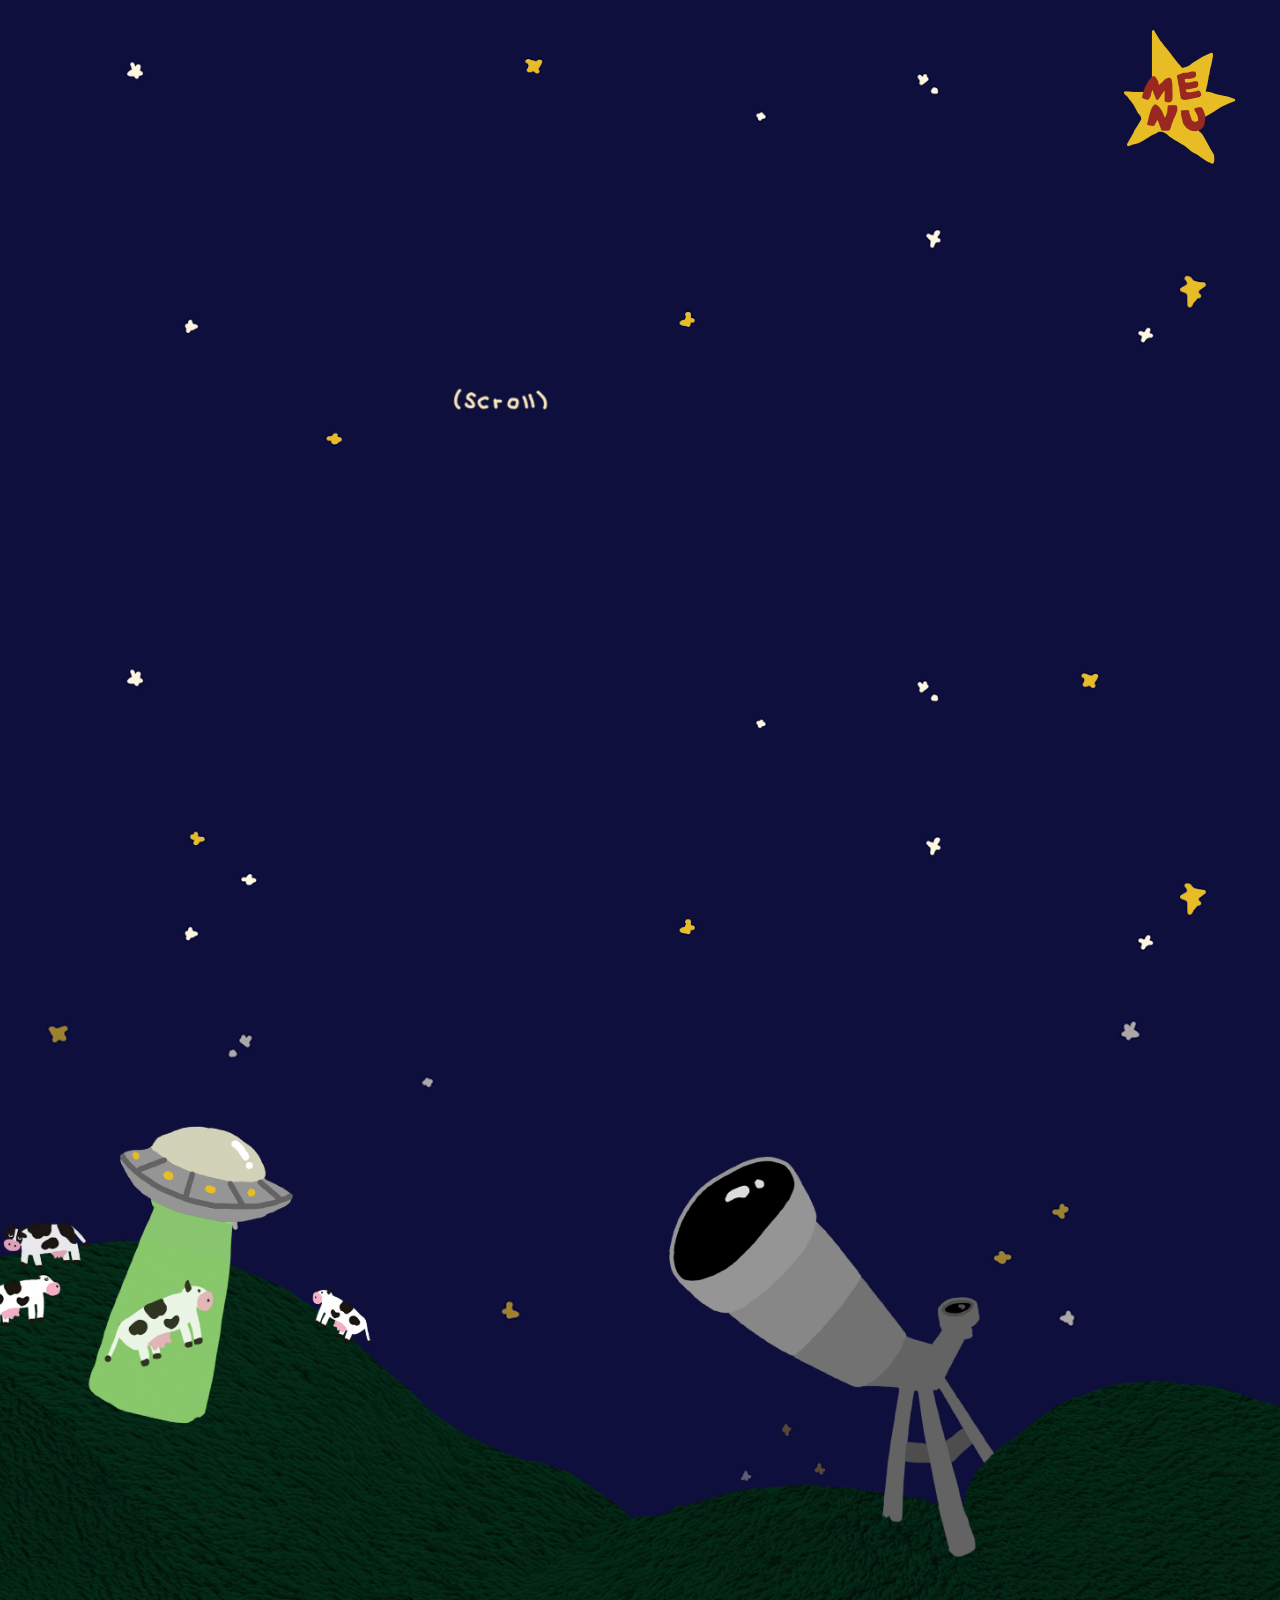
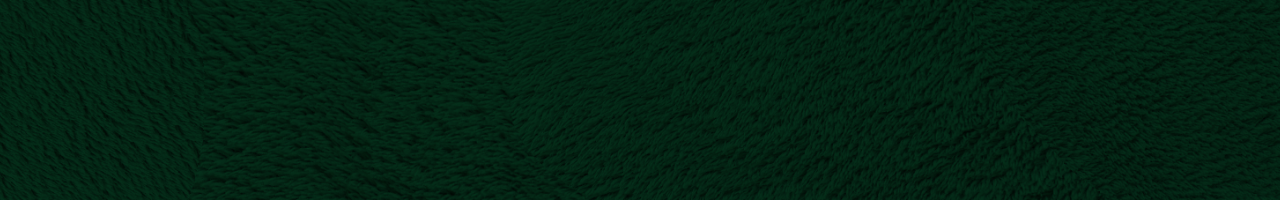
==== index.html @ 8f07f59a "First upload" ====
<!DOCTYPE html>
<html lang="en">
<head>
    <meta charset="UTF-8">
    <meta name="viewport" content="width=device-width, initial-scale=1.0">
    <title>Home Page</title>
    <link rel="stylesheet" href="index.css">
</head>
<body>

    <body onscroll="document.body.style.setProperty('--scroll-position', window.scrollY / document.documentElement.scrollHeight)">
        <input type="checkbox" id="menu-toggle">

    <input type="checkbox" id="menu-toggle">
    <label class="toggle-button" for="menu-toggle">
        <img src="image/menu2.png" alt="Menu">
    </label>

    <div class="overlay"></div>
    <div class="land"></div>
    <div class="hill2"></div>
    <div class="moon"></div>

    <div class="menu-item" id="home">
        <a href="index.html">
            <img src="image/home.png" alt="Home">
        </a>
    </div>
    <div class="menu-item" id="about">
        <a href="aboutme.html">
            <img src="image/about.png" alt="About">
        </a>
    </div>
    <div class="menu-item" id="portfolio">
        <a href="portf.html">
            <img src="image/about.png" alt="Portfolio">
        </a>
    </div>
    <div class="menu-item" id="contact">
        <a href="contactme.html">
            <img src="image/contact.png" alt="Contact">
        </a>
    </div>
</body>
</html>
---- index.css ----
body {
    margin: 0;
    height: 200vh;
    font-family: Arial, sans-serif;
    background-color: #0f0f3d;
    background: url('image/background.png') no-repeat center top;
    background-size: cover;
    transition: background-color 1s;
}


.toggle-button {
    position: fixed;
    top: 20px;
    right: 2%;
    width: 150px;
    height: 150px;
    cursor: pointer;
    z-index: 11;
}

.toggle-button img {
    width: 100%;
    height: 100%;
    object-fit: contain;
    transition: transform 0.3s;
}

.toggle-button img:hover {
    transform: rotate(40deg) scale(1.2);
}


#menu-toggle {
    display: none;
}


.overlay {
    position: fixed;
    top: 0;
    left: 0;
    width: 100%;
    height: 100%;
    background-color: rgba(0, 0, 0, 0);
    z-index: 9;
    pointer-events: none;
    transition: background-color 0.5s ease;
}

#menu-toggle:checked ~ .overlay {
    background-color: rgba(0, 0, 0, 0.5);
    pointer-events: all;
}


.menu-item {
    position: fixed;
    transform: scale(0);
    opacity: 0;
    transition: transform 0.5s ease, opacity 0.5s ease;
    z-index: 10;
}

.menu-item img {
    width: 380px;
    height: 380px;
    cursor: pointer;
    transition: transform 0.3s;
}

.menu-item img:hover {
    transform: rotate(10deg) scale(1.1);
}

#home {
    top: 50vh;
    left: 40vw;
}

#about {
    top: 30vh;
    left: 15vw;
}

#portfolio {
    top: 5vh;
    left: 35vw;
}

#contact {
    top: 20vh;
    left: 55vw;
}

#menu-toggle:checked ~ .menu-item {
    opacity: 1;
    transform: scale(1);
}


.land {
    position: fixed;
    top: 55%;
    left: -8%;
    width: 70%;
    height: 70%;
    background: url(image/hills.png) no-repeat center center;
    background-size: cover;
    z-index: -1;
    opacity: 1;
    transition: opacity 0.7s, transform 0.7s;
}

.hill2 {
    position: fixed;
    top: 48%;
    left: 39%;
    width: 80%;
    height: 100%;
    background: url(image/hills2.png) no-repeat center center;
    background-size: cover;
    z-index: -2;
    opacity: 1;
    transition: opacity 0.7s, transform 0.7s;
}

body {
    --scroll-position: 0%;

} body::after {
    content: "";
    position: absolute;
    top: 0;
    left: 0;
    right: 0;
    bottom: 0;
    background-color: rgba(0, 0, 0, 0);
    pointer-events: none;
    z-index: 999;
    opacity: var(--scroll-position);
    transition: opacity 0.3s ease-out;
}


 .land,
.hill2 {
    opacity: calc(1 - var(--scroll-position) * 5); 
}


.moon {
    position: fixed;
    top: 15%;
    left: 23%;
    width: 35%;
    height: 35%;
    background: url('image/moon.png') no-repeat center center;
    background-size: contain;
    z-index: 10;
    opacity: 1;
    transition: opacity 0.7s, transform 0.7s ease-in-out;
}

.moon:hover {
    transform: rotate(360deg);
    transition: transform 0.7s ease-in-out;
}
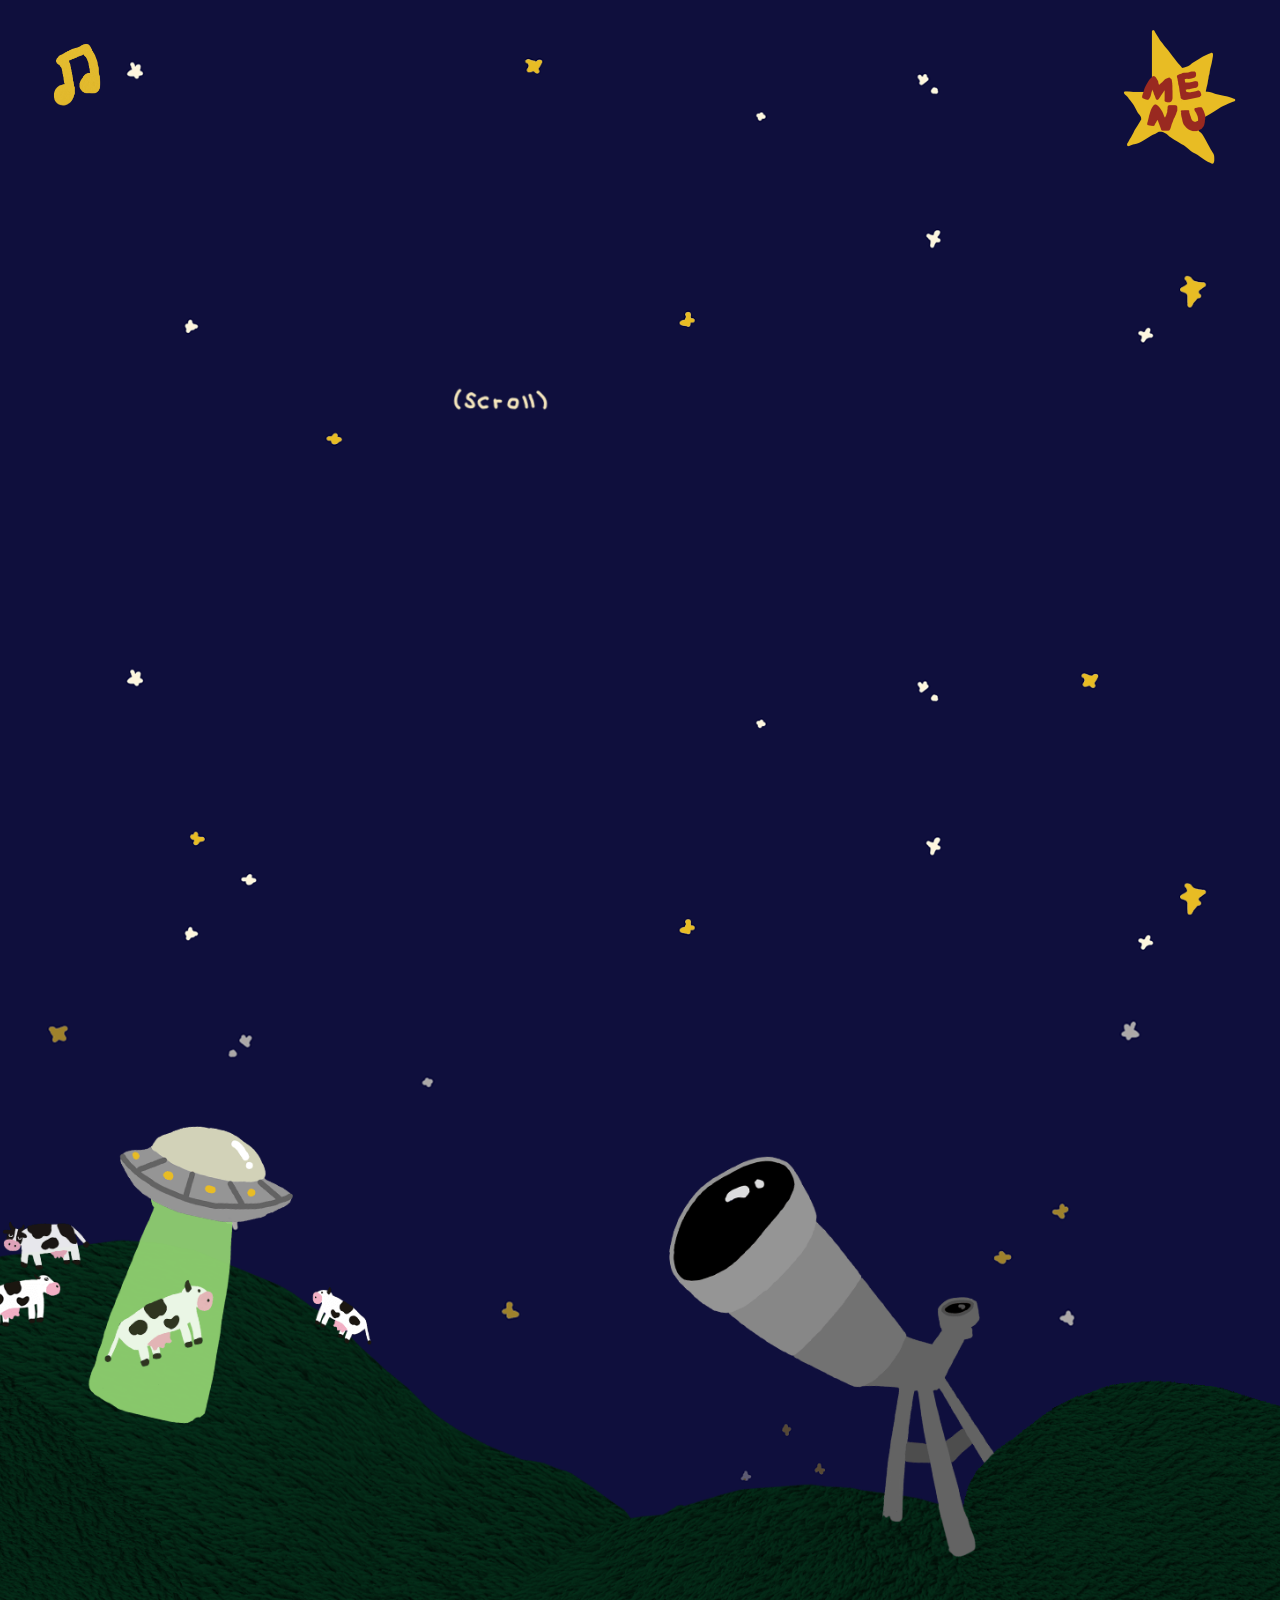
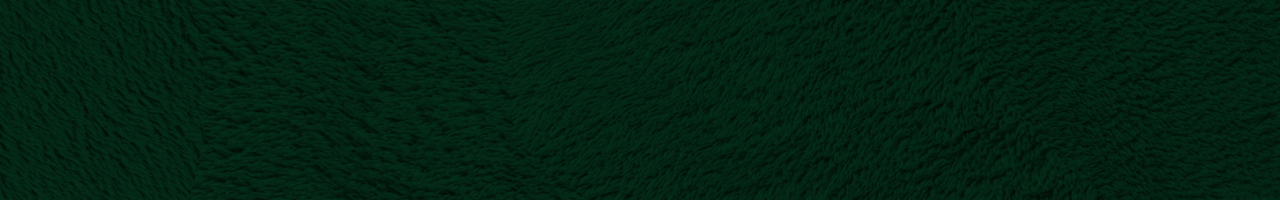
==== commit 4d2c0139: "Updated scroll sound fade-in effect and fixed background music autoplay" ====
--- a/index.html
+++ b/index.html
@@ -33,7 +33,7 @@
     </div>
     <div class="menu-item" id="portfolio">
         <a href="portf.html">
-            <img src="image/about.png" alt="Portfolio">
+            <img src="image/portfolio.png" alt="Portfolio">
         </a>
     </div>
     <div class="menu-item" id="contact">
@@ -41,5 +41,70 @@
             <img src="image/contact.png" alt="Contact">
         </a>
     </div>
+
+    <audio id="backgroundMusic" loop>
+        <source src="image/night ambiance.mp3" type="audio/mpeg">
+    </audio>
+    
+    <audio id="scrollSound">
+        <source src="image/spooky theremin.mp3" type="audio/mpeg">
+    </audio>
+    
+    <!-- Volume button with custom PNG -->
+    <img src="image/musicnote.png" alt="Volume Button" id="volumeButton" />
+    
+    <script>
+    document.addEventListener("DOMContentLoaded", function () {
+        const backgroundMusic = document.getElementById("backgroundMusic");
+        const scrollSound = document.getElementById("scrollSound");
+        const volumeButton = document.getElementById("volumeButton");
+        let isMuted = false;
+        let hasPlayedScrollSound = false;
+    
+        function startMusic() {
+            backgroundMusic.volume = 0.4;
+            backgroundMusic.loop = true;
+            backgroundMusic.play().then(() => {
+                console.log("Background music playing");
+            }).catch(err => console.warn("Autoplay blocked:", err));
+        }
+    
+        // Play music on first user interaction
+        document.body.addEventListener("click", () => {
+            startMusic();
+        }, { once: true });
+    
+        // Play scroll sound once per scroll
+        window.addEventListener("scroll", () => {
+            if (!isMuted && !hasPlayedScrollSound) {
+                scrollSound.currentTime = 0;
+                scrollSound.volume = 0.2; 
+                scrollSound.play().catch(err => console.warn("Play blocked:", err));
+                hasPlayedScrollSound = true;
+    
+                scrollSound.onended = () => {
+                    hasPlayedScrollSound = false;
+                };
+            }
+        });
+    
+        // Toggle volume (mute/unmute) when clicking the volume button
+        volumeButton.addEventListener("click", () => {
+            isMuted = !isMuted;
+            backgroundMusic.muted = isMuted;
+            scrollSound.muted = isMuted;
+            
+            // Change the image based on the mute status
+            if (isMuted) {
+                volumeButton.src = 'image/musicnote-muted.png'; // Replace with your muted version image
+            } else {
+                volumeButton.src = 'image/musicnote.png'; // Regular musicnote image
+            }
+        });
+    });
+
+</script>
+    
+
 </body>
 </html>
--- a/index.css
+++ b/index.css
@@ -165,4 +165,14 @@
 .moon:hover {
     transform: rotate(360deg);
     transition: transform 0.7s ease-in-out;
-}+}
+
+#volumeButton {
+    position: fixed;
+    top: 30px; /* Adjust this for positioning */
+    left: 30px; /* Adjust this for positioning */
+    width: 100px; /* Size of the button */
+    height: auto; /* Size of the button */
+    cursor: pointer;
+    z-index: 100; /* Ensures it stays on top */
+}
